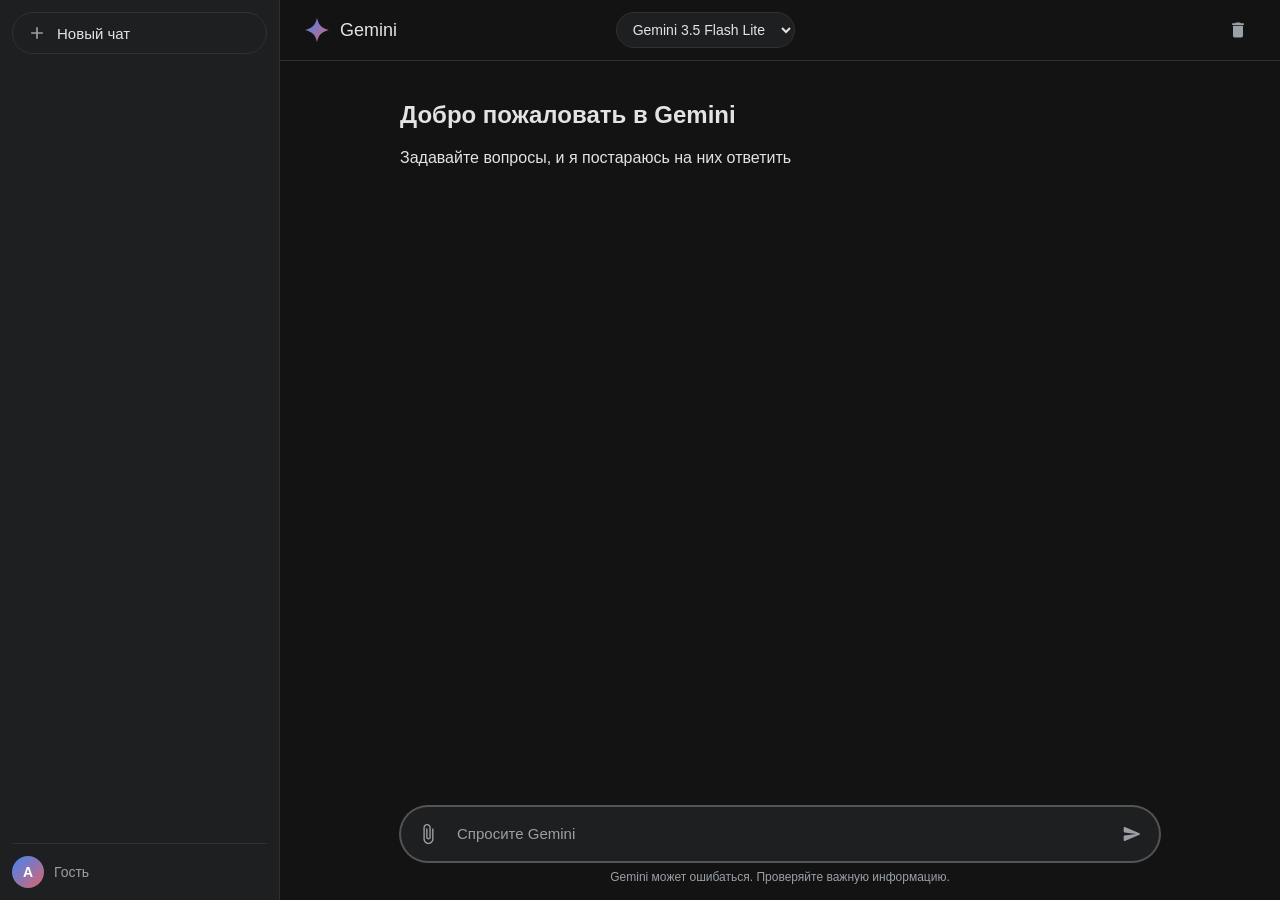
==== index.html @ bf32f9c1 "Move UI to repo root for GitHub Pages" ====
<!DOCTYPE html>
<html lang="ru">
<head>
  <meta charset="UTF-8">
  <meta name="viewport" content="width=device-width, initial-scale=1.0">
  <title>Gemini</title>
  <link rel="icon" href="data:image/svg+xml,%3Csvg xmlns='http://www.w3.org/2000/svg' viewBox='0 0 24 24'%3E%3Cdefs%3E%3ClinearGradient id='g' x1='0' y1='0' x2='1' y2='1'%3E%3Cstop offset='0' stop-color='%234285F4'/%3E%3Cstop offset='1' stop-color='%23D96570'/%3E%3C/linearGradient%3E%3C/defs%3E%3Cpath fill='url(%23g)' d='M12 1C13.8 7.9 16.1 10.2 23 12c-6.9 1.8-9.2 4.1-11 11-1.8-6.9-4.1-9.2-11-11C7.9 10.2 10.2 7.9 12 1z'/%3E%3C/svg%3E">
  <link rel="stylesheet" href="style.css">
</head>
<body>
  <div class="app">
    <aside class="sidebar">
      <button class="new-chat" id="newChatBtn">
        <svg viewBox="0 0 24 24"><path d="M19 13h-6v6h-2v-6H5v-2h6V5h2v6h6v2z"/></svg>
        Новый чат
      </button>
      <nav class="chat-list" id="chatList"></nav>
      <div class="sidebar-footer">
        <div class="account-bubble">A</div>
        <span id="accountName">Гость</span>
      </div>
    </aside>

    <main class="main">
      <header class="topbar">
        <div class="brand">
          <svg class="gemini-star" viewBox="0 0 24 24"><path d="M12 1C13.8 7.9 16.1 10.2 23 12c-6.9 1.8-9.2 4.1-11 11-1.8-6.9-4.1-9.2-11-11C7.9 10.2 10.2 7.9 12 1z"/></svg>
          <span>Gemini</span>
        </div>
        <select id="modelSelect" class="model-select" title="Модель">
          <option value="gemini-3.5-flash-lite">Gemini 3.5 Flash Lite</option>
          <option value="gemini-3.5-flash">Gemini 3.5 Flash</option>
          <option value="gemini-3.1-flash-lite">Gemini 3.1 Flash Lite</option>
          <option value="gemini-3.1-pro-preview">Gemini 3.1 Pro</option>
        </select>
        <div class="topbar-right">
          <button class="icon-btn" id="clearBtn" title="Очистить чат">
            <svg viewBox="0 0 24 24"><path d="M6 19c0 1.1.9 2 2 2h8c1.1 0 2-.9 2-2V7H6v12zM19 4h-3.5l-1-1h-5l-1 1H5v2h14V4z"/></svg>
          </button>
        </div>
      </header>

      <section class="messages" id="messages"></section>

      <footer class="composer-wrap">
        <div class="composer" id="composer">
          <button class="attach-btn" title="Прикрепить файл">
            <svg viewBox="0 0 24 24"><path d="M16.5 6v11.5c0 2.21-1.79 4-4 4s-4-1.79-4-4V5c0-1.38 1.12-2.5 2.5-2.5s2.5 1.12 2.5 2.5v10.5c0 .55-.45 1-1 1s-1-.45-1-1V6H10v9.5c0 1.38 1.12 2.5 2.5 2.5s2.5-1.12 2.5-2.5V5c0-2.21-1.79-4-4-4S7 2.79 7 5v12.5c0 3.04 2.46 5.5 5.5 5.5s5.5-2.46 5.5-5.5V6h-1.5z"/></svg>
          </button>
          <textarea id="input" rows="1" placeholder="Спросите Gemini"></textarea>
          <button class="send-btn" id="sendBtn" title="Отправить">
            <svg viewBox="0 0 24 24"><path d="M3.4 20.4l17.45-7.48c.81-.35.81-1.49 0-1.84L3.4 3.6c-.66-.29-1.39.2-1.39.91L2 9.12c0 .5.37.93.87.99L17 12 2.87 13.88c-.5.07-.87.5-.87 1l.01 4.61c0 .71.73 1.2 1.39.91z"/></svg>
          </button>
        </div>
        <p class="composer-hint">Gemini может ошибаться. Проверяйте важную информацию.</p>
      </footer>
    </main>
  </div>

  <script src="config.js"></script>
  <script src="app.js"></script>
</body>
</html>
---- style.css ----
* { box-sizing: border-box; }

:root {
  --bg: #131314;
  --sidebar-bg: #1e1f20;
  --surface: #1e1f20;
  --surface-hover: #2a2b2c;
  --border: #2f3031;
  --text: #e3e3e3;
  --text-dim: #9aa0a6;
  --accent: #a8c7fa;
}

html, body {
  margin: 0;
  height: 100%;
  font-family: "Google Sans", "Segoe UI", Roboto, Arial, sans-serif;
  background: var(--bg);
  color: var(--text);
}

.app {
  display: flex;
  height: 100vh;
  overflow: hidden;
}

/* ---- Sidebar ---- */
.sidebar {
  width: 280px;
  min-width: 280px;
  background: var(--sidebar-bg);
  display: flex;
  flex-direction: column;
  border-right: 1px solid var(--border);
  padding: 12px;
}

.new-chat {
  display: flex;
  align-items: center;
  gap: 10px;
  padding: 10px 14px;
  border: 1px solid var(--border);
  border-radius: 24px;
  background: transparent;
  color: var(--text);
  font-size: 15px;
  cursor: pointer;
  transition: background 0.15s;
}
.new-chat:hover { background: var(--surface-hover); }
.new-chat svg { width: 20px; height: 20px; fill: var(--text-dim); }

.chat-list {
  margin-top: 16px;
  overflow-y: auto;
  flex: 1;
  display: flex;
  flex-direction: column;
  gap: 2px;
}
.chat-item {
  display: flex;
  align-items: center;
  gap: 10px;
  padding: 8px 12px;
  border-radius: 12px;
  cursor: pointer;
  color: var(--text-dim);
  font-size: 14px;
  white-space: nowrap;
  overflow: hidden;
  text-overflow: ellipsis;
}
.chat-item:hover { background: var(--surface-hover); color: var(--text); }
.chat-item.active {
  background: var(--surface-hover);
  color: var(--text);
}
.chat-item svg { width: 18px; height: 18px; fill: currentColor; flex-shrink: 0; }
.chat-item .title { overflow: hidden; text-overflow: ellipsis; flex: 1; }

.sidebar-footer {
  display: flex;
  align-items: center;
  gap: 10px;
  padding-top: 12px;
  border-top: 1px solid var(--border);
  font-size: 14px;
  color: var(--text-dim);
}
.account-bubble {
  width: 32px;
  height: 32px;
  border-radius: 50%;
  display: flex;
  align-items: center;
  justify-content: center;
  background: linear-gradient(135deg, #4285f4, #d96570);
  color: #fff;
  font-weight: 600;
}

/* ---- Main ---- */
.main {
  flex: 1;
  display: flex;
  flex-direction: column;
  min-width: 0;
}

.topbar {
  display: flex;
  align-items: center;
  gap: 12px;
  padding: 12px 24px;
  border-bottom: 1px solid var(--border);
}
.brand {
  display: flex;
  align-items: center;
  gap: 10px;
  font-size: 18px;
  font-weight: 500;
}
.gemini-star {
  width: 26px;
  height: 26px;
  fill: url(#brand-grad);
  background: linear-gradient(135deg, #4285f4, #d96570);
  -webkit-mask: url('data:image/svg+xml,%3Csvg xmlns="http://www.w3.org/2000/svg" viewBox="0 0 24 24"%3E%3Cpath d="M12 1C13.8 7.9 16.1 10.2 23 12c-6.9 1.8-9.2 4.1-11 11-1.8-6.9-4.1-9.2-11-11C7.9 10.2 10.2 7.9 12 1z"/%3E%3C/svg%3E') center/contain no-repeat;
}
.model-select {
  margin-left: auto;
  margin-right: auto;
  background: var(--surface);
  color: var(--text);
  border: 1px solid var(--border);
  border-radius: 20px;
  padding: 8px 12px;
  font-size: 14px;
  cursor: pointer;
}
.topbar-right { margin-left: auto; }

.icon-btn {
  background: transparent;
  border: none;
  color: var(--text-dim);
  width: 36px;
  height: 36px;
  border-radius: 50%;
  display: flex;
  align-items: center;
  justify-content: center;
  cursor: pointer;
}
.icon-btn:hover { background: var(--surface-hover); color: var(--text); }
.icon-btn svg { width: 20px; height: 20px; fill: currentColor; }

/* ---- Messages ---- */
.messages {
  flex: 1;
  overflow-y: auto;
  display: flex;
  flex-direction: column;
  align-items: center;
  padding: 20px 24px;
}
.chat-thread {
  width: 100%;
  max-width: 760px;
}

.msg {
  display: flex;
  margin-bottom: 24px;
}
.msg.user { justify-content: flex-end; }
.msg .bubble {
  max-width: 80%;
  padding: 10px 14px;
  border-radius: 18px;
  line-height: 1.55;
  font-size: 15px;
  word-break: break-word;
}
.msg.user .bubble {
  background: #2f3031;
  border-bottom-right-radius: 6px;
}
.msg.model .bubble {
  background: transparent;
  padding-left: 0;
  user-select: text;
}
.msg.model .avatar {
  width: 30px;
  height: 30px;
  flex-shrink: 0;
  margin-right: 12px;
  background: linear-gradient(135deg, #4285f4, #d96570);
  -webkit-mask: url('data:image/svg+xml,%3Csvg xmlns="http://www.w3.org/2000/svg" viewBox="0 0 24 24"%3E%3Cpath d="M12 1C13.8 7.9 16.1 10.2 23 12c-6.9 1.8-9.2 4.1-11 11-1.8-6.9-4.1-9.2-11-11C7.9 10.2 10.2 7.9 12 1z"/%3E%3C/svg%3E') center/contain no-repeat;
}

.typing {
  display: inline-flex;
  gap: 4px;
  align-items: center;
  padding: 4px 0;
}
.typing span {
  width: 7px;
  height: 7px;
  border-radius: 50%;
  background: var(--text-dim);
  animation: blink 1.2s infinite;
}
.typing span:nth-child(2) { animation-delay: 0.2s; }
.typing span:nth-child(3) { animation-delay: 0.4s; }
@keyframes blink { 0%, 80%, 100% { opacity: 0.3; } 40% { opacity: 1; } }

.msg.error .bubble {
  color: #f2b8b5;
  border: 1px solid #6b2926;
}

/* markdown */
.bubble h1, .bubble h2, .bubble h3 { margin: 0.6em 0 0.3em; font-size: 1.2em; }
.bubble h1 { font-size: 1.4em; }
.bubble h2 { font-size: 1.3em; }
.bubble p { margin: 0.4em 0; }
.bubble ul, .bubble ol { margin: 0.4em 0; padding-left: 22px; }
.bubble pre {
  background: #0b0c0d;
  border: 1px solid var(--border);
  border-radius: 12px;
  padding: 12px 14px;
  overflow-x: auto;
  margin: 0.6em 0;
}
.bubble pre code { font-family: Consolas, "Courier New", monospace; font-size: 13px; }
.bubble code.inline {
  background: var(--surface-hover);
  border-radius: 6px;
  padding: 1px 6px;
  font-family: Consolas, "Courier New", monospace;
  font-size: 13px;
}
.bubble a { color: var(--accent); text-decoration: none; }
.bubble a:hover { text-decoration: underline; }

/* ---- Composer ---- */
.composer-wrap {
  padding: 12px 24px 16px;
  display: flex;
  flex-direction: column;
  align-items: center;
  gap: 8px;
}
.composer {
  width: 100%;
  max-width: 760px;
  display: flex;
  align-items: flex-end;
  gap: 6px;
  background: var(--surface);
  border: 1px solid var(--border);
  border-radius: 32px;
  padding: 8px 8px;
  transition: border-color 0.2s, box-shadow 0.2s;
}
.composer:focus-within {
  border-color: #555;
  box-shadow: 0 0 0 1px #555;
}
.composer textarea {
  flex: 1;
  resize: none;
  background: transparent;
  border: none;
  outline: none;
  color: var(--text);
  font-family: inherit;
  font-size: 15px;
  line-height: 1.5;
  max-height: 200px;
  padding: 8px 4px;
}
.composer textarea::placeholder { color: var(--text-dim); }

.attach-btn, .send-btn {
  width: 38px;
  height: 38px;
  border-radius: 50%;
  border: none;
  background: transparent;
  color: var(--text-dim);
  display: flex;
  align-items: center;
  justify-content: center;
  cursor: pointer;
  flex-shrink: 0;
}
.attach-btn svg { width: 22px; height: 22px; fill: currentColor; }
.attach-btn:hover { background: var(--surface-hover); }
.send-btn svg { width: 20px; height: 20px; fill: currentColor; }
.send-btn:hover { background: var(--surface-hover); }
.send-btn.ready { color: #fff; background: #3376e0; }
.send-btn.ready:hover { background: #2a66c4; }

.composer-hint {
  margin: 0;
  font-size: 12px;
  color: var(--text-dim);
  text-align: center;
}

@media (max-width: 700px) {
  .sidebar { display: none; }
  .model-select { margin: 0; }
}
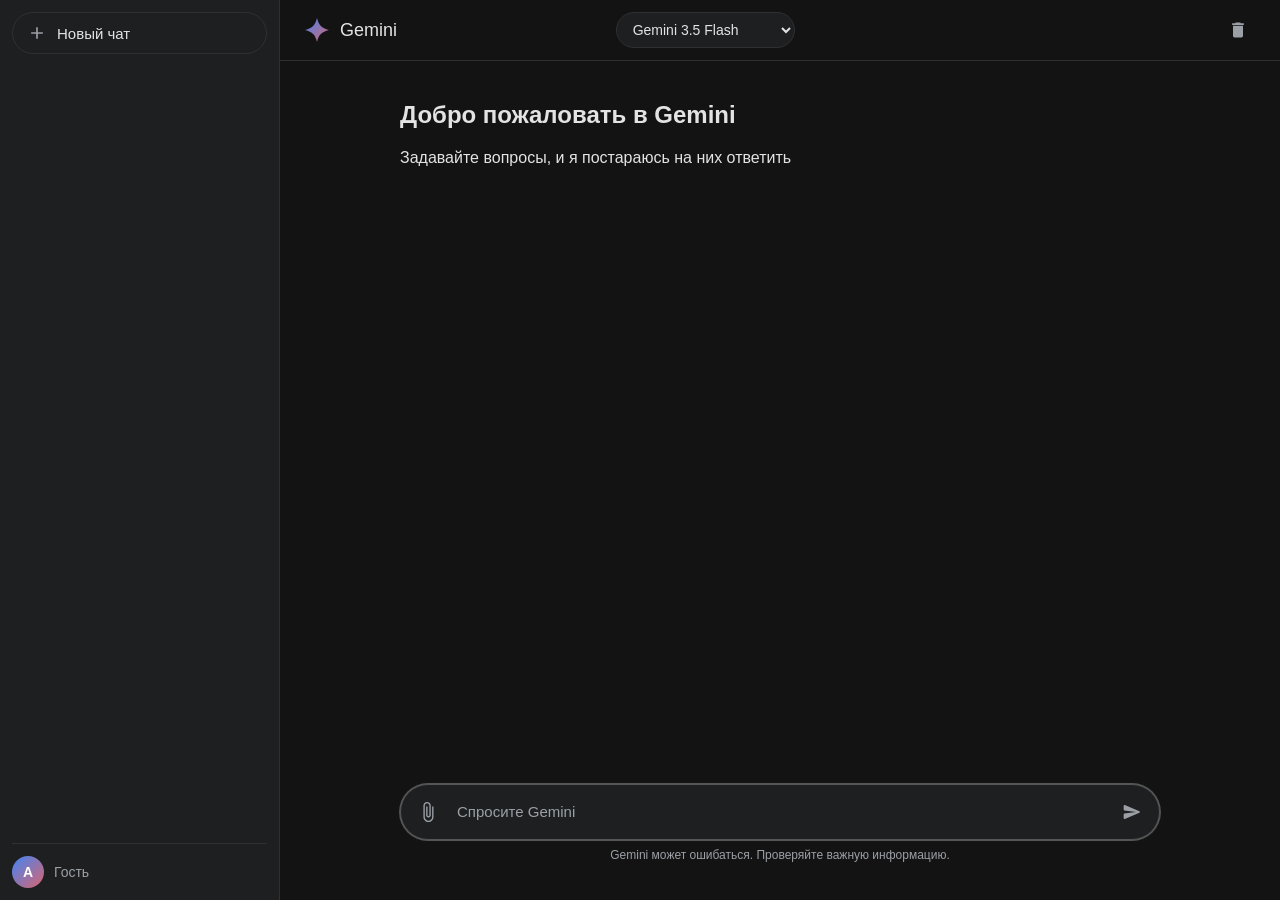
==== commit 87148688: "Robustness: no-store caching, request timeout, status line, gemini-3.5-flash default" ====
--- a/index.html
+++ b/index.html
@@ -28,8 +28,8 @@
           <span>Gemini</span>
         </div>
         <select id="modelSelect" class="model-select" title="Модель">
+          <option value="gemini-3.5-flash">Gemini 3.5 Flash</option>
           <option value="gemini-3.5-flash-lite">Gemini 3.5 Flash Lite</option>
-          <option value="gemini-3.5-flash">Gemini 3.5 Flash</option>
           <option value="gemini-3.1-flash-lite">Gemini 3.1 Flash Lite</option>
           <option value="gemini-3.1-pro-preview">Gemini 3.1 Pro</option>
         </select>
@@ -53,11 +53,12 @@
           </button>
         </div>
         <p class="composer-hint">Gemini может ошибаться. Проверяйте важную информацию.</p>
+        <p class="composer-hint status" id="statusLine"></p>
       </footer>
     </main>
   </div>
 
-  <script src="config.js"></script>
-  <script src="app.js"></script>
+  <script src="config.js?v=3"></script>
+  <script src="app.js?v=3"></script>
 </body>
 </html>
--- a/style.css
+++ b/style.css
@@ -316,6 +316,10 @@
   color: var(--text-dim);
   text-align: center;
 }
+.composer-hint.status {
+  min-height: 14px;
+  color: #f2b8b5;
+}
 
 @media (max-width: 700px) {
   .sidebar { display: none; }
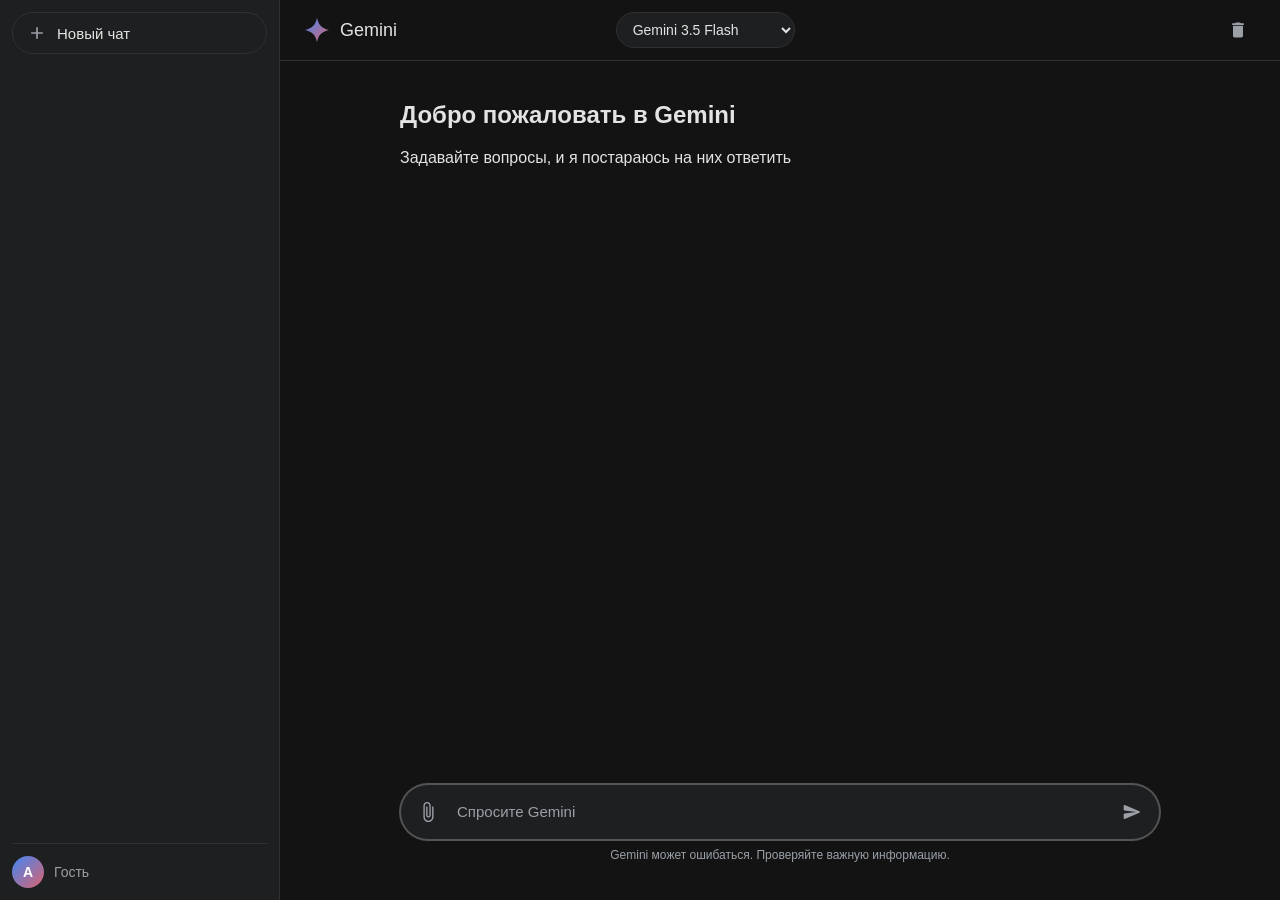
==== commit e7494982: "Avoid CORS preflight: token in query, text/plain body" ====
--- a/index.html
+++ b/index.html
@@ -58,7 +58,7 @@
     </main>
   </div>
 
-  <script src="config.js?v=3"></script>
-  <script src="app.js?v=3"></script>
+  <script src="config.js?v=5"></script>
+  <script src="app.js?v=5"></script>
 </body>
 </html>
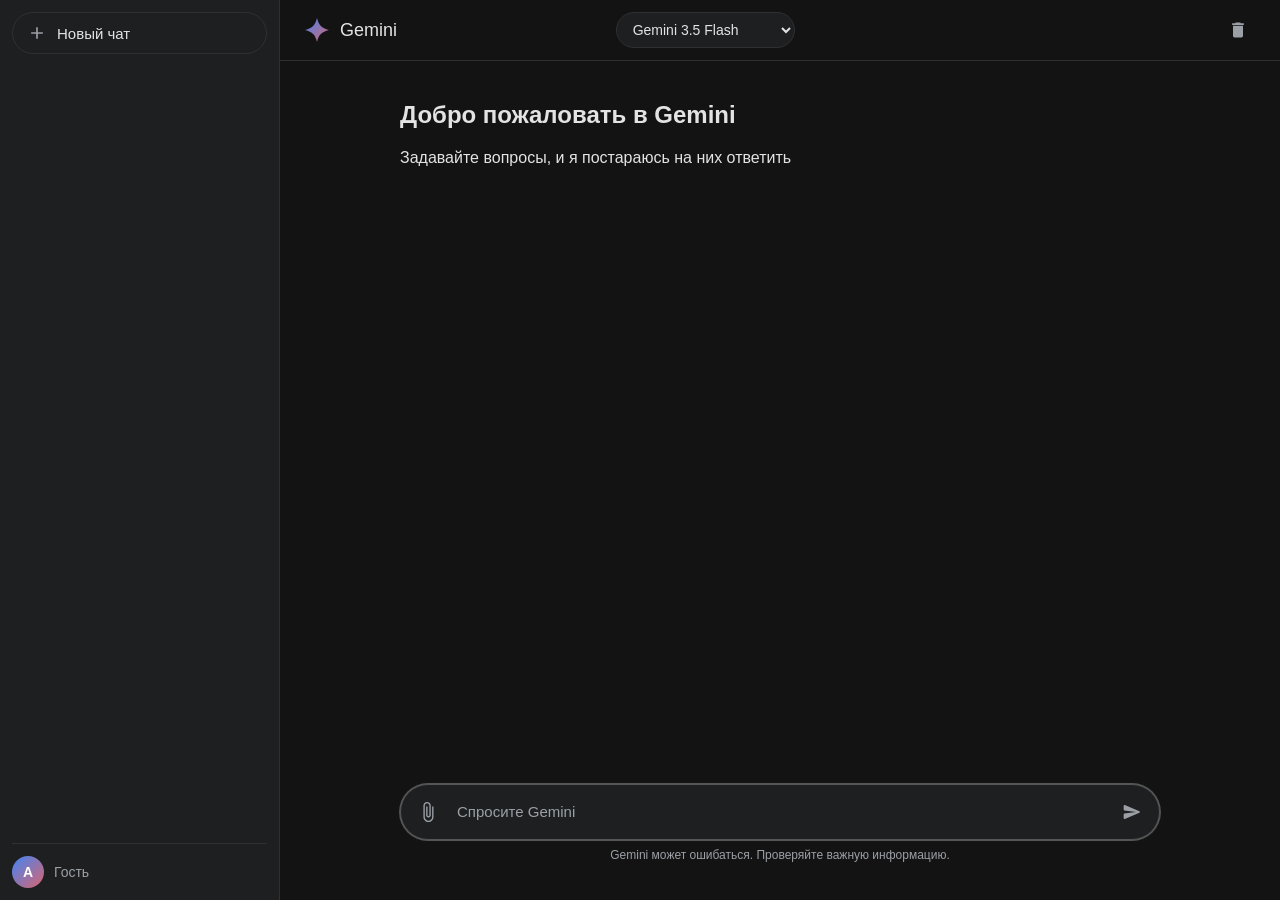
==== commit 32ca90af: "Non-streaming mode for maximum proxy compatibility" ====
--- a/index.html
+++ b/index.html
@@ -58,7 +58,7 @@
     </main>
   </div>
 
-  <script src="config.js?v=5"></script>
-  <script src="app.js?v=5"></script>
+  <script src="config.js?v=6"></script>
+  <script src="app.js?v=6"></script>
 </body>
 </html>
